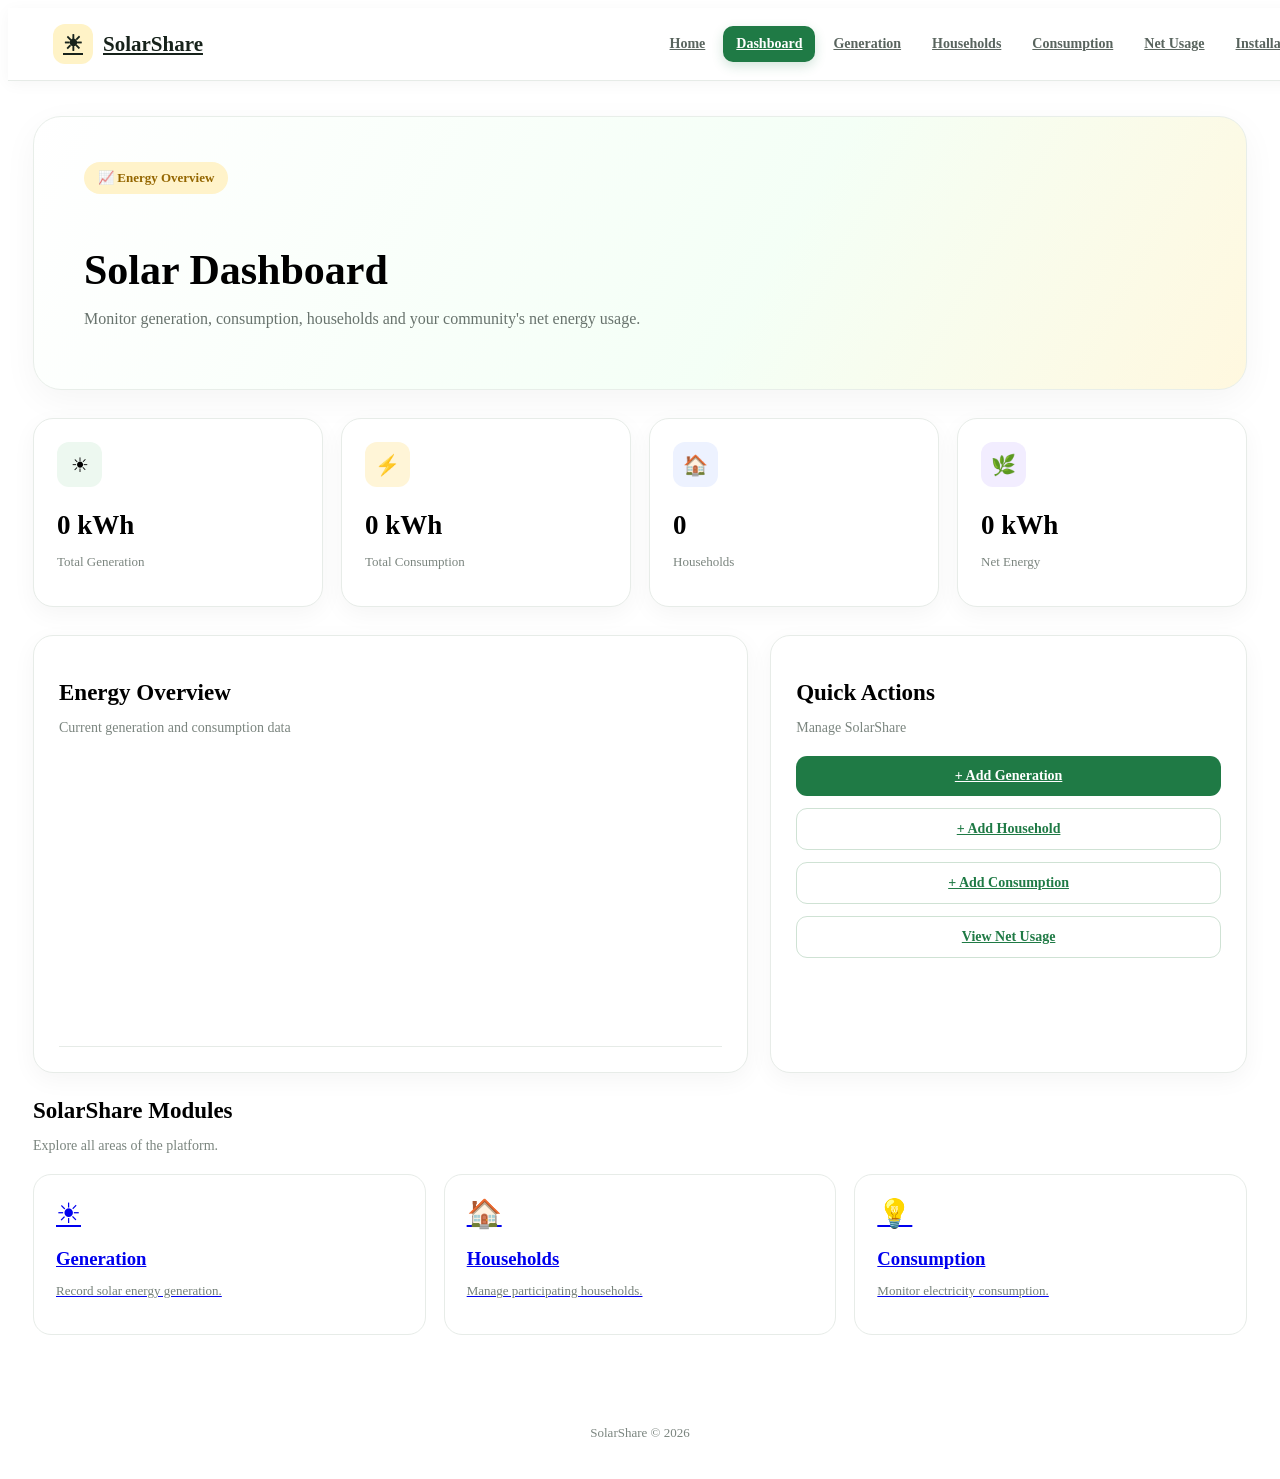
==== solarshare/src/main/resources/static/dashboard.html @ 3d90de75 "Add SolarShare frontend and updates" ====
<!DOCTYPE html><!DOCTYPE html>
<html lang="en">

<head>
    <meta charset="UTF-8">
    <meta name="viewport" content="width=device-width, initial-scale=1.0">

    <title>SolarShare | Dashboard</title>

    <link rel="stylesheet" href="style.css">
</head>

<body>

<nav class="navbar">

    <a href="index.html" class="logo">
        <span class="logo-icon">&#9728;</span>
        SolarShare
    </a>

    <div class="nav-links">
        <a href="index.html">Home</a>
        <a href="dashboard.html" class="active">Dashboard</a>
        <a href="generation.html">Generation</a>
        <a href="households.html">Households</a>
        <a href="consumption.html">Consumption</a>
        <a href="net-usage.html">Net Usage</a>
        <a href="installation.html">Installation</a>
    </div>

</nav>


<main class="container">

    <section class="page-hero">

        <div class="page-hero-content">

            <div class="badge">
                &#128200; Energy Overview
            </div>

            <h1>Solar Dashboard</h1>

            <p>
                Monitor generation, consumption, households
                and your community's net energy usage.
            </p>

        </div>

    </section>


    <section class="cards-4">

        <div class="stat-card">
            <div class="stat-icon">&#9728;</div>

            <h2 id="totalGeneration">0 kWh</h2>

            <p>Total Generation</p>
        </div>


        <div class="stat-card">
            <div class="stat-icon">&#9889;</div>

            <h2 id="totalConsumption">0 kWh</h2>

            <p>Total Consumption</p>
        </div>


        <div class="stat-card">
            <div class="stat-icon">&#127968;</div>

            <h2 id="totalHouseholds">0</h2>

            <p>Households</p>
        </div>


        <div class="stat-card">
            <div class="stat-icon">&#127807;</div>

            <h2 id="netEnergy">0 kWh</h2>

            <p>Net Energy</p>
        </div>

    </section>


    <section class="dashboard-grid">


        <div class="card">

            <div class="section-title">

                <h2>Energy Overview</h2>

                <p>Current generation and consumption data</p>

            </div>

            <div class="chart" id="dashboardChart"></div>

        </div>


        <div class="card">

            <div class="section-title">

                <h2>Quick Actions</h2>

                <p>Manage SolarShare</p>

            </div>

            <div style="display:grid;gap:12px;">

                <a href="generation.html"
                   class="btn btn-primary">
                    + Add Generation
                </a>

                <a href="households.html"
                   class="btn btn-secondary">
                    + Add Household
                </a>

                <a href="consumption.html"
                   class="btn btn-secondary">
                    + Add Consumption
                </a>

                <a href="net-usage.html"
                   class="btn btn-secondary">
                    View Net Usage
                </a>

            </div>

        </div>

    </section>


    <section>

        <div class="section-title">

            <h2>SolarShare Modules</h2>

            <p>Explore all areas of the platform.</p>

        </div>


        <div class="info-grid">

            <a href="generation.html" class="info-card">
                <div class="info-card-icon">&#9728;</div>
                <h3>Generation</h3>
                <p>Record solar energy generation.</p>
            </a>

            <a href="households.html" class="info-card">
                <div class="info-card-icon">&#127968;</div>
                <h3>Households</h3>
                <p>Manage participating households.</p>
            </a>

            <a href="consumption.html" class="info-card">
                <div class="info-card-icon">&#128161;</div>
                <h3>Consumption</h3>
                <p>Monitor electricity consumption.</p>
            </a>

        </div>

    </section>

</main>


<footer class="footer">
    SolarShare &copy; 2026
</footer>


<script>

    async function loadDashboard() {

        try {

            const [
                generationResponse,
                consumptionResponse,
                householdResponse
            ] = await Promise.all([
                fetch("api/generations"),
                fetch("api/consumptions"),
                fetch("api/households")
            ]);


            const generations =
                await generationResponse.json();

            const consumptions =
                await consumptionResponse.json();

            const households =
                await householdResponse.json();


            let generationTotal = 0;

            generations.forEach(item => {
                generationTotal +=
                    Number(item.unitsGenerated || 0);
            });


            let consumptionTotal = 0;

            consumptions.forEach(item => {
                consumptionTotal +=
                    Number(item.unitsConsumed || 0);
            });


            document.getElementById(
                "totalGeneration"
            ).textContent =
                generationTotal.toFixed(2) + " kWh";


            document.getElementById(
                "totalConsumption"
            ).textContent =
                consumptionTotal.toFixed(2) + " kWh";


            document.getElementById(
                "totalHouseholds"
            ).textContent =
                households.length;


            document.getElementById(
                "netEnergy"
            ).textContent =
                (generationTotal - consumptionTotal).toFixed(2)
                + " kWh";


            renderDashboardChart(
                generationTotal,
                consumptionTotal
            );

        } catch (error) {

            console.error(error);

        }

    }


    function renderDashboardChart(
        generation,
        consumption
    ) {

        const chart =
            document.getElementById("dashboardChart");

        const max =
            Math.max(generation, consumption, 1);


        const generationHeight =
            Math.max(
                generation / max * 80,
                8
            );


        const consumptionHeight =
            Math.max(
                consumption / max * 80,
                8
            );


        chart.innerHTML = `

        <div class="chart-column">

            <span class="chart-value">
                ${generation.toFixed(1)}
            </span>

            <div
                class="chart-bar"
                style="height:${generationHeight}%">
            </div>

            <span class="chart-label">
                Generation
            </span>

        </div>


        <div class="chart-column">

            <span class="chart-value">
                ${consumption.toFixed(1)}
            </span>

            <div
                class="chart-bar"
                style="height:${consumptionHeight}%">
            </div>

            <span class="chart-label">
                Consumption
            </span>

        </div>

    `;

    }


    loadDashboard();

</script>

</body>
</html>
---- solarshare/src/main/resources/static/style.css ----
/* ===* {
    margin: 0;
    padding: 0;
    box-sizing: border-box;
}

html {
    scroll-behavior: smooth;
}

body {
    font-family: Arial, Helvetica, sans-serif;
    background: #f5f8f5;
    color: #17221b;
    line-height: 1.6;
}

a {
    text-decoration: none;
    color: inherit;
}

button,
input,
select {
    font-family: inherit;
}

/* ================= NAVBAR ================= */

.navbar {
    width: 100%;
    min-height: 72px;
    background: #ffffff;
    border-bottom: 1px solid #e6ebe7;

    display: flex;
    align-items: center;
    justify-content: space-between;

    padding: 0 45px;

    position: sticky;
    top: 0;
    z-index: 1000;

    box-shadow: 0 3px 15px rgba(0, 0, 0, 0.04);
}

.logo {
    display: flex;
    align-items: center;
    gap: 10px;

    font-size: 21px;
    font-weight: 800;
    color: #17221b;

    white-space: nowrap;
}

.logo-icon {
    width: 40px;
    height: 40px;

    display: flex;
    align-items: center;
    justify-content: center;

    border-radius: 12px;
    background: #fff3c7;

    font-size: 22px;
}

.nav-links {
    display: flex;
    align-items: center;
    gap: 5px;
}

.nav-links a {
    padding: 10px 13px;

    border-radius: 10px;

    color: #59645e;

    font-size: 14px;
    font-weight: 600;

    transition: 0.2s;
}

.nav-links a:hover {
    background: #edf7f0;
    color: #19703e;
}

.nav-links a.active {
    background: #1f7a45;
    color: white;

    box-shadow: 0 4px 12px rgba(31, 122, 69, 0.2);
}

/* ================= COMMON ================= */

.container {
    max-width: 1250px;
    margin: auto;
    padding: 35px 25px 60px;
}

.page-hero {
    background:
            linear-gradient(
                    120deg,
                    #ffffff,
                    #f4fff6 60%,
                    #fff8df
            );

    border: 1px solid #e8eee9;

    border-radius: 28px;

    padding: 45px 50px;

    margin-bottom: 28px;

    box-shadow: 0 10px 35px rgba(0, 0, 0, 0.045);
}

.page-hero-content {
    max-width: 760px;
}

.badge {
    display: inline-flex;
    align-items: center;
    gap: 7px;

    padding: 8px 14px;

    background: #fff3ca;
    color: #946600;

    border-radius: 30px;

    font-size: 13px;
    font-weight: 700;

    margin-bottom: 17px;
}

.page-hero h1 {
    font-size: 42px;
    line-height: 1.15;

    margin-bottom: 14px;
}

.page-hero p {
    color: #68736d;

    font-size: 16px;

    max-width: 700px;
}

.section-title {
    margin-bottom: 20px;
}

.section-title h2 {
    font-size: 23px;
    margin-bottom: 5px;
}

.section-title p {
    color: #7b857f;
    font-size: 14px;
}

/* ================= BUTTONS ================= */

.btn {
    display: inline-flex;
    align-items: center;
    justify-content: center;

    border: none;

    border-radius: 11px;

    padding: 12px 18px;

    font-size: 14px;
    font-weight: 700;

    cursor: pointer;

    transition: 0.2s;
}

.btn-primary {
    background: #1f7a45;
    color: white;
}

.btn-primary:hover {
    background: #176438;
    transform: translateY(-1px);
}

.btn-secondary {
    background: #ffffff;
    color: #1f7a45;

    border: 1px solid #cfe2d4;
}

.btn-secondary:hover {
    background: #edf7f0;
}

.btn-danger {
    background: #fff0f0;
    color: #c0392b;
}

.btn-danger:hover {
    background: #ffe0e0;
}

/* ================= CARDS ================= */

.card {
    background: #ffffff;

    border: 1px solid #e7ece8;

    border-radius: 20px;

    padding: 25px;

    box-shadow: 0 7px 25px rgba(0, 0, 0, 0.045);
}

.cards-4 {
    display: grid;
    grid-template-columns: repeat(4, 1fr);
    gap: 18px;

    margin-bottom: 28px;
}

.cards-3 {
    display: grid;
    grid-template-columns: repeat(3, 1fr);
    gap: 18px;

    margin-bottom: 28px;
}

.stat-card {
    background: #ffffff;

    border: 1px solid #e7ece8;

    border-radius: 20px;

    padding: 23px;

    box-shadow: 0 7px 25px rgba(0, 0, 0, 0.045);
}

.stat-icon {
    width: 45px;
    height: 45px;

    display: flex;
    align-items: center;
    justify-content: center;

    background: #edf8f0;

    border-radius: 12px;

    font-size: 20px;

    margin-bottom: 15px;
}

.stat-card:nth-child(2) .stat-icon {
    background: #fff5d7;
}

.stat-card:nth-child(3) .stat-icon {
    background: #edf2ff;
}

.stat-card:nth-child(4) .stat-icon {
    background: #f2edff;
}

.stat-card h2 {
    font-size: 27px;
    margin-bottom: 4px;
}

.stat-card p {
    color: #7b857f;
    font-size: 13px;
}

/* ================= DASHBOARD ================= */

.dashboard-grid {
    display: grid;
    grid-template-columns: 1.5fr 1fr;
    gap: 22px;
    margin-bottom: 25px;
}

.chart {
    height: 270px;

    display: flex;
    align-items: flex-end;

    gap: 14px;

    padding: 20px 5px 0;

    border-bottom: 1px solid #e6ebe7;
}

.chart-column {
    flex: 1;

    height: 100%;

    display: flex;
    flex-direction: column;

    align-items: center;
    justify-content: flex-end;

    gap: 8px;
}

.chart-value {
    font-size: 11px;
    color: #6f7973;
}

.chart-bar {
    width: 48%;

    min-height: 7px;

    background: linear-gradient(
            to top,
            #1f7a45,
            #60bd80
    );

    border-radius: 8px 8px 3px 3px;
}

.chart-label {
    font-size: 11px;
    color: #89918c;
}

/* ================= TABLE ================= */

.table-wrapper {
    width: 100%;
    overflow-x: auto;
}

.data-table {
    width: 100%;
    border-collapse: collapse;
}

.data-table th {
    text-align: left;

    padding: 14px;

    background: #f6f8f6;

    color: #69736d;

    font-size: 12px;
}

.data-table td {
    padding: 15px 14px;

    border-bottom: 1px solid #edf0ed;

    font-size: 13px;

    color: #3f4943;
}

.badge-green {
    display: inline-block;

    padding: 6px 10px;

    border-radius: 20px;

    background: #eaf7ee;

    color: #217542;

    font-size: 12px;

    font-weight: 700;
}

/* ================= FORM ================= */

.form-grid {
    display: grid;

    grid-template-columns: repeat(2, 1fr);

    gap: 18px;
}

.form-group {
    margin-bottom: 17px;
}

.form-group.full {
    grid-column: 1 / -1;
}

.form-group label {
    display: block;

    margin-bottom: 7px;

    color: #37423b;

    font-size: 13px;

    font-weight: 700;
}

.form-group input,
.form-group select {
    width: 100%;

    padding: 13px 14px;

    border: 1px solid #dce4de;

    border-radius: 10px;

    background: #fbfcfb;

    outline: none;

    font-size: 14px;
}

.form-group input:focus,
.form-group select:focus {
    border-color: #1f7a45;

    background: white;

    box-shadow: 0 0 0 3px rgba(31, 122, 69, 0.08);
}

/* ================= TWO COLUMN ================= */

.two-column {
    display: grid;

    grid-template-columns: 1fr 1.5fr;

    gap: 22px;

    margin-bottom: 25px;
}

/* ================= EMPTY ================= */

.empty {
    text-align: center;

    padding: 40px 20px;

    color: #7d8781;
}

.empty-icon {
    font-size: 42px;

    margin-bottom: 10px;
}

/* ================= MODAL ================= */

.modal {
    position: fixed;

    inset: 0;

    background: rgba(20, 30, 24, 0.55);

    display: none;

    align-items: center;
    justify-content: center;

    padding: 20px;

    z-index: 2000;
}

.modal.show {
    display: flex;
}

.modal-content {
    width: 100%;
    max-width: 500px;

    background: white;

    border-radius: 22px;

    padding: 28px;

    box-shadow: 0 25px 70px rgba(0, 0, 0, 0.2);
}

.modal-header {
    display: flex;

    align-items: center;
    justify-content: space-between;

    margin-bottom: 23px;
}

.modal-header h2 {
    font-size: 21px;
}

.close {
    width: 35px;
    height: 35px;

    border: none;

    border-radius: 50%;

    background: #f0f3f0;

    font-size: 20px;

    cursor: pointer;
}

.message {
    display: none;

    padding: 11px;

    margin-top: 14px;

    border-radius: 9px;

    font-size: 13px;
}

.message.success {
    display: block;

    color: #217542;
    background: #eaf7ee;
}

.message.error {
    display: block;

    color: #c0392b;
    background: #fff0f0;
}

/* ================= INFO ================= */

.info-grid {
    display: grid;

    grid-template-columns: repeat(3, 1fr);

    gap: 18px;
}

.info-card {
    padding: 22px;

    background: #ffffff;

    border: 1px solid #e7ece8;

    border-radius: 18px;
}

.info-card-icon {
    font-size: 28px;

    margin-bottom: 12px;
}

.info-card h3 {
    margin-bottom: 7px;
}

.info-card p {
    color: #758079;

    font-size: 13px;
}

/* ================= FOOTER ================= */

.footer {
    text-align: center;

    padding: 30px 20px;

    color: #7b857f;

    font-size: 13px;
}

/* ================= RESPONSIVE ================= */

@media (max-width: 1050px) {

    .navbar {
        padding: 15px 20px;

        flex-direction: column;

        gap: 12px;
    }

    .nav-links {
        flex-wrap: wrap;

        justify-content: center;
    }

    .cards-4 {
        grid-template-columns: repeat(2, 1fr);
    }

    .dashboard-grid,
    .two-column {
        grid-template-columns: 1fr;
    }
}

@media (max-width: 700px) {

    .container {
        padding: 20px 14px 40px;
    }

    .page-hero {
        padding: 32px 25px;
    }

    .page-hero h1 {
        font-size: 32px;
    }

    .cards-4,
    .cards-3,
    .info-grid {
        grid-template-columns: 1fr;
    }

    .form-grid {
        grid-template-columns: 1fr;
    }

    .form-group.full {
        grid-column: auto;
    }

    .nav-links a {
        font-size: 12px;

        padding: 8px 9px;
    }
}


/* =========================================================
   RESPONSIVE - MOBILE
   ========================================================= */

@media (max-width: 600px) {

    .navbar {
        align-items: flex-start;
    }

    .nav-links {
        width: 100%;

        justify-content: flex-start;
    }

    .nav-links a {
        font-size: 13px;

        padding: 7px 8px;
    }

    .page-hero {
        padding: 55px 5%;
    }

    .page-hero h1 {
        font-size: 36px;
    }

    .hero {
        padding: 55px 5%;
    }

    .hero h1 {
        font-size: 42px;
    }

    .hero-visual {
        min-height: 320px;
    }

    .stats {
        grid-template-columns: 1fr;

        padding-left: 5%;
        padding-right: 5%;
    }

    .dashboard {
        grid-template-columns: 1fr;

        padding-left: 5%;
        padding-right: 5%;
    }

    .dashboard-content {
        padding-left: 5%;
        padding-right: 5%;
    }

    .features {
        padding-left: 5%;
        padding-right: 5%;
    }

    .section-title h2 {
        font-size: 32px;
    }

    .footer {
        flex-direction: column;

        padding-left: 5%;
        padding-right: 5%;
    }

    .bar-row {
        grid-template-columns: 1fr;
    }
}
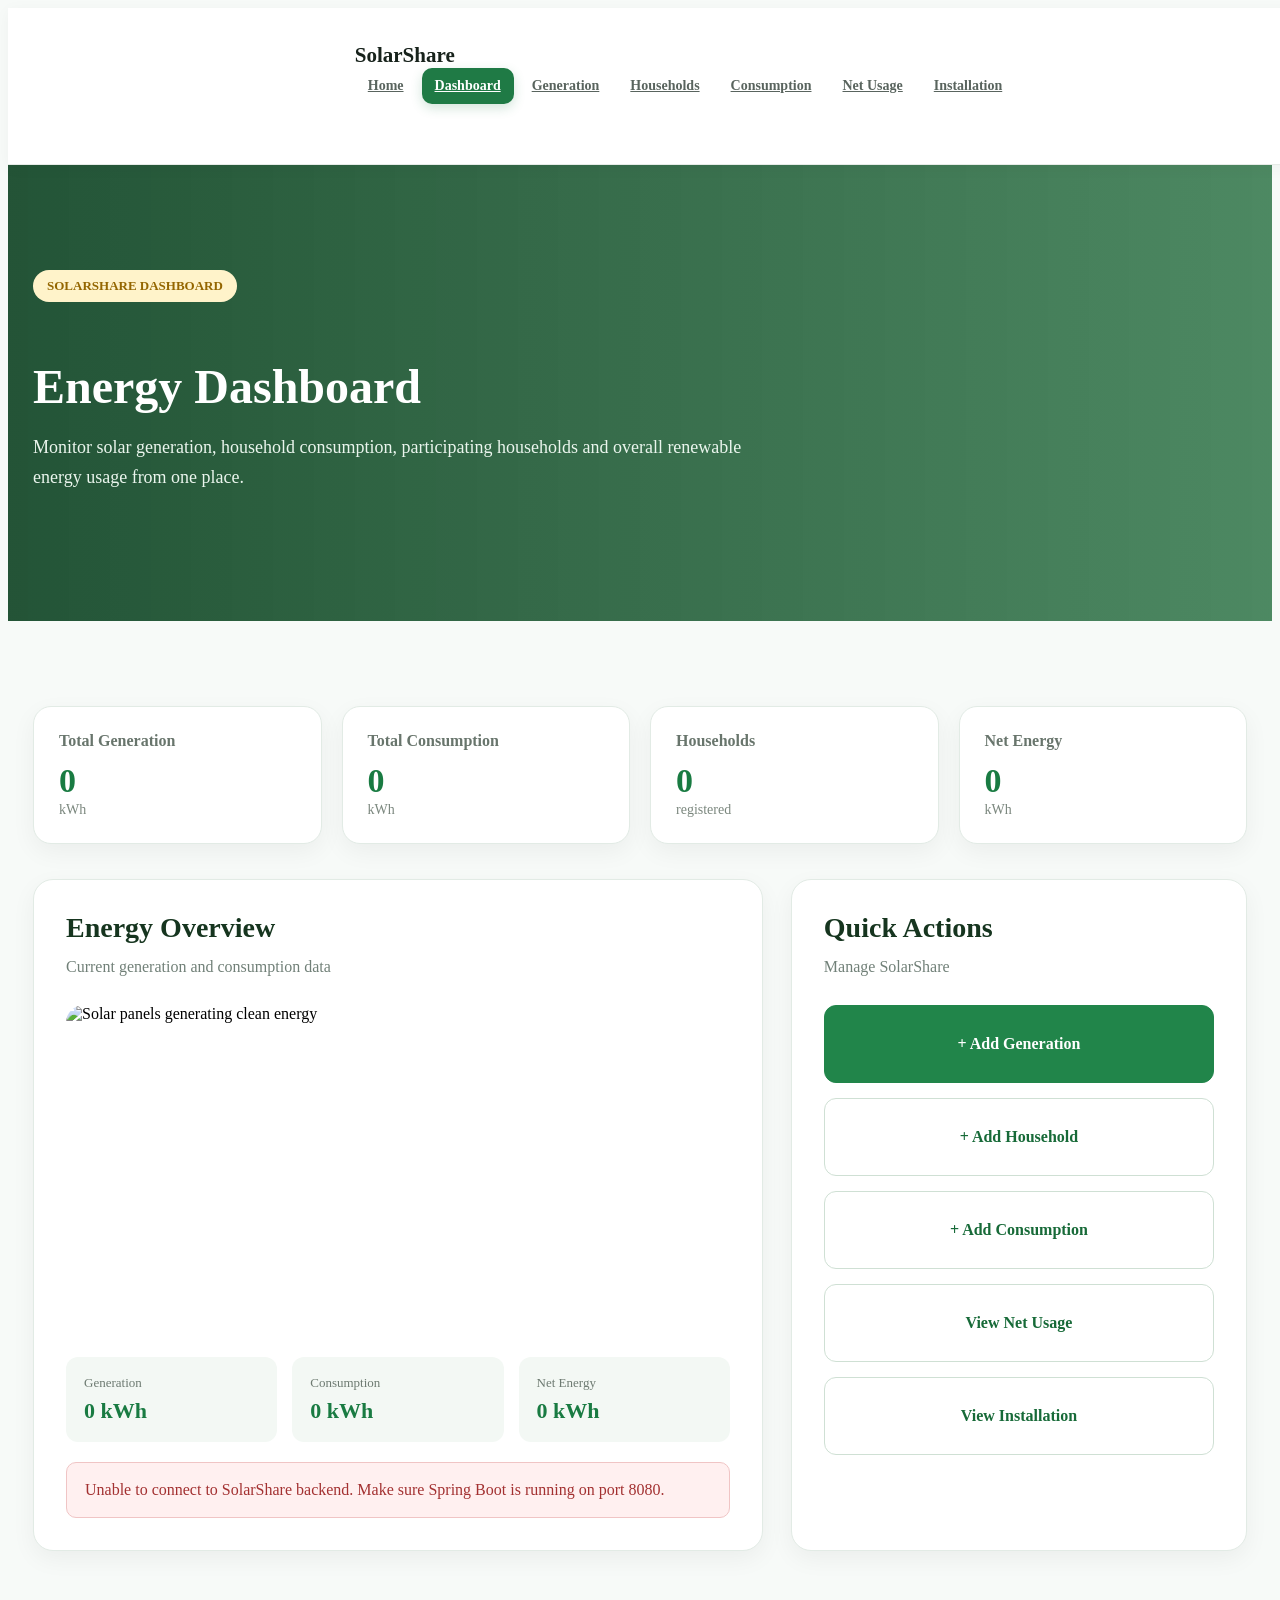
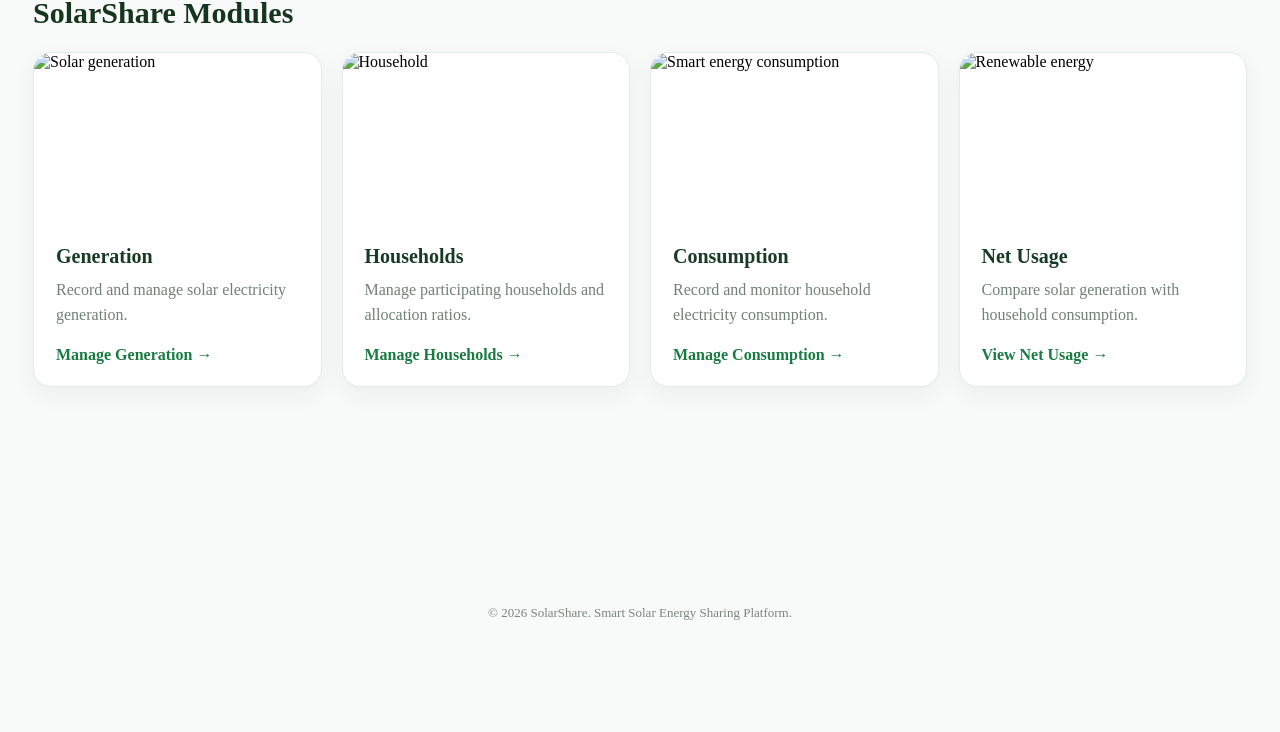
==== commit ac614463: "Update SolarShare frontend pages" ====
--- a/solarshare/src/main/resources/static/dashboard.html
+++ b/solarshare/src/main/resources/static/dashboard.html
@@ -1,352 +1,1333 @@
-<!DOCTYPE html><!DOCTYPE html>
+<!DOCTYPE html>
 <html lang="en">
 
 <head>
+
     <meta charset="UTF-8">
-    <meta name="viewport" content="width=device-width, initial-scale=1.0">
+
+    <meta name="viewport"
+          content="width=device-width, initial-scale=1.0">
 
     <title>SolarShare | Dashboard</title>
 
-    <link rel="stylesheet" href="style.css">
+    <link rel="stylesheet"
+          href="style.css">
+
+
+    <style>
+
+        /* =====================================================
+           DASHBOARD
+        ===================================================== */
+
+        .dashboard-page {
+            background: #f7faf8;
+            min-height: 100vh;
+        }
+
+
+        .dashboard-hero {
+            padding: 70px 0 50px;
+            background:
+                    linear-gradient(
+                            90deg,
+                            rgba(22, 73, 42, 0.94),
+                            rgba(39, 112, 65, 0.82)
+                    ),
+                    url("https://images.unsplash.com/photo-1509391366360-2e959784a276?auto=format&fit=crop&w=1800&q=85")
+                    center / cover no-repeat;
+
+            color: white;
+        }
+
+
+        .dashboard-hero h1 {
+            font-size: 48px;
+            margin-bottom: 15px;
+        }
+
+
+        .dashboard-hero p {
+            font-size: 18px;
+            line-height: 1.7;
+            max-width: 750px;
+            color: #eaf5ed;
+        }
+
+
+        .dashboard-container {
+            padding: 50px 0 80px;
+        }
+
+
+        /* =====================================================
+           SUMMARY CARDS
+        ===================================================== */
+
+        .dashboard-stats {
+            display: grid;
+
+            grid-template-columns:
+                    repeat(4, 1fr);
+
+            gap: 20px;
+
+            margin-bottom: 35px;
+        }
+
+
+        .dashboard-stat {
+            background: white;
+
+            border: 1px solid #e2ebe5;
+
+            border-radius: 18px;
+
+            padding: 25px;
+
+            box-shadow:
+                    0 8px 25px rgba(0, 0, 0, 0.05);
+        }
+
+
+        .dashboard-stat h3 {
+            margin: 0 0 12px;
+
+            font-size: 16px;
+
+            color: #68756c;
+        }
+
+
+        .dashboard-stat .value {
+            font-size: 34px;
+
+            font-weight: 700;
+
+            color: #197b42;
+        }
+
+
+        .dashboard-stat .unit {
+            font-size: 14px;
+
+            color: #7b877e;
+        }
+
+
+        /* =====================================================
+           MAIN DASHBOARD GRID
+        ===================================================== */
+
+        .dashboard-main-grid {
+            display: grid;
+
+            grid-template-columns:
+                    1.6fr 1fr;
+
+            gap: 28px;
+
+            margin-bottom: 45px;
+        }
+
+
+        .dashboard-card {
+            background: white;
+
+            border: 1px solid #e2ebe5;
+
+            border-radius: 20px;
+
+            padding: 32px;
+
+            box-shadow:
+                    0 8px 25px rgba(0, 0, 0, 0.05);
+        }
+
+
+        .dashboard-card h2 {
+            margin: 0 0 10px;
+
+            color: #16351f;
+
+            font-size: 28px;
+        }
+
+
+        .dashboard-card > p {
+            margin-top: 0;
+
+            color: #718078;
+
+            line-height: 1.6;
+        }
+
+
+        /* =====================================================
+           ENERGY IMAGE
+        ===================================================== */
+
+        .dashboard-energy-image {
+            width: 100%;
+
+            height: 330px;
+
+            margin-top: 25px;
+
+            overflow: hidden;
+
+            border-radius: 18px;
+        }
+
+
+        .dashboard-energy-image img {
+            width: 100%;
+
+            height: 100%;
+
+            object-fit: cover;
+
+            display: block;
+
+            transition:
+                    transform 0.5s ease;
+        }
+
+
+        .dashboard-energy-image:hover img {
+            transform: scale(1.04);
+        }
+
+
+        /* =====================================================
+           ENERGY DATA
+        ===================================================== */
+
+        .energy-data {
+            display: grid;
+
+            grid-template-columns:
+                    repeat(3, 1fr);
+
+            gap: 15px;
+
+            margin-top: 22px;
+        }
+
+
+        .energy-data-box {
+            padding: 18px;
+
+            border-radius: 12px;
+
+            background: #f3f8f4;
+        }
+
+
+        .energy-data-box span {
+            display: block;
+
+            font-size: 13px;
+
+            color: #6d7a71;
+
+            margin-bottom: 7px;
+        }
+
+
+        .energy-data-box strong {
+            font-size: 22px;
+
+            color: #197b42;
+        }
+
+
+        /* =====================================================
+           QUICK ACTIONS
+        ===================================================== */
+
+        .quick-actions {
+            display: flex;
+
+            flex-direction: column;
+
+            gap: 15px;
+
+            margin-top: 25px;
+        }
+
+
+        .quick-action {
+            display: flex;
+
+            align-items: center;
+
+            justify-content: center;
+
+            min-height: 52px;
+
+            padding: 12px 20px;
+
+            border-radius: 12px;
+
+            border: 1px solid #cfe0d4;
+
+            text-decoration: none;
+
+            color: #176a38;
+
+            font-weight: 600;
+
+            background: white;
+
+            transition:
+                    all 0.25s ease;
+        }
+
+
+        .quick-action:hover {
+            background: #edf8f0;
+
+            transform: translateY(-2px);
+        }
+
+
+        .quick-action.primary {
+            background: #21854a;
+
+            color: white;
+
+            border-color: #21854a;
+        }
+
+
+        .quick-action.primary:hover {
+            background: #176c3a;
+        }
+
+
+        /* =====================================================
+           MODULES
+        ===================================================== */
+
+        .modules-title {
+            margin-bottom: 22px;
+
+            color: #16351f;
+
+            font-size: 30px;
+        }
+
+
+        .modules-grid {
+            display: grid;
+
+            grid-template-columns:
+                    repeat(4, 1fr);
+
+            gap: 20px;
+        }
+
+
+        .module-card {
+            background: white;
+
+            border: 1px solid #e2ebe5;
+
+            border-radius: 18px;
+
+            overflow: hidden;
+
+            box-shadow:
+                    0 8px 25px rgba(0, 0, 0, 0.05);
+
+            transition:
+                    transform 0.25s ease,
+                    box-shadow 0.25s ease;
+        }
+
+
+        .module-card:hover {
+            transform: translateY(-5px);
+
+            box-shadow:
+                    0 14px 30px rgba(0, 0, 0, 0.09);
+        }
+
+
+        .module-card-image {
+            height: 170px;
+
+            overflow: hidden;
+        }
+
+
+        .module-card-image img {
+            width: 100%;
+
+            height: 100%;
+
+            object-fit: cover;
+
+            display: block;
+        }
+
+
+        .module-card-content {
+            padding: 22px;
+        }
+
+
+        .module-card-content h3 {
+            margin: 0 0 9px;
+
+            color: #173b23;
+
+            font-size: 20px;
+        }
+
+
+        .module-card-content p {
+            margin: 0 0 18px;
+
+            color: #718078;
+
+            line-height: 1.6;
+        }
+
+
+        .module-link {
+            color: #197b42;
+
+            font-weight: 600;
+
+            text-decoration: none;
+        }
+
+
+        .module-link:hover {
+            text-decoration: underline;
+        }
+
+
+        /* =====================================================
+           STATUS MESSAGE
+        ===================================================== */
+
+        .dashboard-message {
+            padding: 15px 18px;
+
+            border-radius: 10px;
+
+            margin-top: 20px;
+
+            display: none;
+
+            line-height: 1.5;
+        }
+
+
+        .dashboard-message.error {
+            display: block;
+
+            background: #fff0f0;
+
+            color: #a33131;
+
+            border: 1px solid #f0c5c5;
+        }
+
+
+        /* =====================================================
+           RESPONSIVE
+        ===================================================== */
+
+        @media (max-width: 1000px) {
+
+            .dashboard-stats {
+                grid-template-columns:
+                        repeat(2, 1fr);
+            }
+
+
+            .dashboard-main-grid {
+                grid-template-columns:
+                        1fr;
+            }
+
+
+            .modules-grid {
+                grid-template-columns:
+                        repeat(2, 1fr);
+            }
+
+        }
+
+
+        @media (max-width: 650px) {
+
+            .dashboard-hero {
+                padding: 50px 0;
+            }
+
+
+            .dashboard-hero h1 {
+                font-size: 36px;
+            }
+
+
+            .dashboard-stats {
+                grid-template-columns:
+                        1fr;
+            }
+
+
+            .dashboard-card {
+                padding: 22px;
+            }
+
+
+            .dashboard-energy-image {
+                height: 250px;
+            }
+
+
+            .energy-data {
+                grid-template-columns:
+                        1fr;
+            }
+
+
+            .modules-grid {
+                grid-template-columns:
+                        1fr;
+            }
+
+        }
+
+    </style>
+
 </head>
 
-<body>
+
+<body class="dashboard-page">
+
+
+<!-- =====================================================
+     NAVIGATION
+===================================================== -->
 
 <nav class="navbar">
 
-    <a href="index.html" class="logo">
-        <span class="logo-icon">&#9728;</span>
-        SolarShare
-    </a>
-
-    <div class="nav-links">
-        <a href="index.html">Home</a>
-        <a href="dashboard.html" class="active">Dashboard</a>
-        <a href="generation.html">Generation</a>
-        <a href="households.html">Households</a>
-        <a href="consumption.html">Consumption</a>
-        <a href="net-usage.html">Net Usage</a>
-        <a href="installation.html">Installation</a>
+    <div class="container">
+
+        <div class="logo">
+            SolarShare
+        </div>
+
+
+        <div class="nav-links">
+
+            <a href="index.html">
+                Home
+            </a>
+
+            <a href="dashboard.html"
+               class="active">
+                Dashboard
+            </a>
+
+            <a href="generation.html">
+                Generation
+            </a>
+
+            <a href="households.html">
+                Households
+            </a>
+
+            <a href="consumption.html">
+                Consumption
+            </a>
+
+            <a href="net-usage.html">
+                Net Usage
+            </a>
+
+            <a href="installation.html">
+                Installation
+            </a>
+
+        </div>
+
     </div>
 
 </nav>
 
 
-<main class="container">
-
-    <section class="page-hero">
-
-        <div class="page-hero-content">
-
-            <div class="badge">
-                &#128200; Energy Overview
+
+<!-- =====================================================
+     DASHBOARD HERO
+===================================================== -->
+
+<section class="dashboard-hero">
+
+    <div class="container">
+
+        <span class="badge">
+            SOLARSHARE DASHBOARD
+        </span>
+
+
+        <h1>
+            Energy Dashboard
+        </h1>
+
+
+        <p>
+
+            Monitor solar generation, household
+            consumption, participating households
+            and overall renewable energy usage
+            from one place.
+
+        </p>
+
+    </div>
+
+</section>
+
+
+
+<!-- =====================================================
+     DASHBOARD CONTENT
+===================================================== -->
+
+<main class="dashboard-container">
+
+    <div class="container">
+
+
+        <!-- =================================================
+             SUMMARY CARDS
+        ================================================== -->
+
+        <div class="dashboard-stats">
+
+
+            <div class="dashboard-stat">
+
+                <h3>
+                    Total Generation
+                </h3>
+
+                <div class="value"
+                     id="totalGeneration">
+                    0
+                </div>
+
+                <span class="unit">
+                    kWh
+                </span>
+
             </div>
 
-            <h1>Solar Dashboard</h1>
-
-            <p>
-                Monitor generation, consumption, households
-                and your community's net energy usage.
-            </p>
+
+
+            <div class="dashboard-stat">
+
+                <h3>
+                    Total Consumption
+                </h3>
+
+                <div class="value"
+                     id="totalConsumption">
+                    0
+                </div>
+
+                <span class="unit">
+                    kWh
+                </span>
+
+            </div>
+
+
+
+            <div class="dashboard-stat">
+
+                <h3>
+                    Households
+                </h3>
+
+                <div class="value"
+                     id="totalHouseholds">
+                    0
+                </div>
+
+                <span class="unit">
+                    registered
+                </span>
+
+            </div>
+
+
+
+            <div class="dashboard-stat">
+
+                <h3>
+                    Net Energy
+                </h3>
+
+                <div class="value"
+                     id="netEnergy">
+                    0
+                </div>
+
+                <span class="unit">
+                    kWh
+                </span>
+
+            </div>
+
 
         </div>
 
-    </section>
-
-
-    <section class="cards-4">
-
-        <div class="stat-card">
-            <div class="stat-icon">&#9728;</div>
-
-            <h2 id="totalGeneration">0 kWh</h2>
-
-            <p>Total Generation</p>
+
+
+        <!-- =================================================
+             ENERGY OVERVIEW + QUICK ACTIONS
+        ================================================== -->
+
+        <div class="dashboard-main-grid">
+
+
+            <!-- ENERGY OVERVIEW -->
+
+            <div class="dashboard-card">
+
+                <h2>
+                    Energy Overview
+                </h2>
+
+
+                <p>
+                    Current generation and consumption data
+                </p>
+
+
+                <!-- SOLAR IMAGE -->
+
+                <div class="dashboard-energy-image">
+
+                    <img
+                            src="https://images.unsplash.com/photo-1509391366360-2e959784a276?auto=format&fit=crop&w=1200&q=85"
+                            alt="Solar panels generating clean energy">
+
+                </div>
+
+
+                <!-- DATA -->
+
+                <div class="energy-data">
+
+
+                    <div class="energy-data-box">
+
+                        <span>
+                            Generation
+                        </span>
+
+                        <strong id="overviewGeneration">
+                            0 kWh
+                        </strong>
+
+                    </div>
+
+
+
+                    <div class="energy-data-box">
+
+                        <span>
+                            Consumption
+                        </span>
+
+                        <strong id="overviewConsumption">
+                            0 kWh
+                        </strong>
+
+                    </div>
+
+
+
+                    <div class="energy-data-box">
+
+                        <span>
+                            Net Energy
+                        </span>
+
+                        <strong id="overviewNet">
+                            0 kWh
+                        </strong>
+
+                    </div>
+
+
+                </div>
+
+
+                <div id="dashboardMessage"
+                     class="dashboard-message">
+                </div>
+
+            </div>
+
+
+
+            <!-- QUICK ACTIONS -->
+
+            <div class="dashboard-card">
+
+                <h2>
+                    Quick Actions
+                </h2>
+
+
+                <p>
+                    Manage SolarShare
+                </p>
+
+
+                <div class="quick-actions">
+
+
+                    <a href="generation.html"
+                       class="quick-action primary">
+
+                        + Add Generation
+
+                    </a>
+
+
+                    <a href="households.html"
+                       class="quick-action">
+
+                        + Add Household
+
+                    </a>
+
+
+                    <a href="consumption.html"
+                       class="quick-action">
+
+                        + Add Consumption
+
+                    </a>
+
+
+                    <a href="net-usage.html"
+                       class="quick-action">
+
+                        View Net Usage
+
+                    </a>
+
+
+                    <a href="installation.html"
+                       class="quick-action">
+
+                        View Installation
+
+                    </a>
+
+
+                </div>
+
+            </div>
+
+
         </div>
 
 
-        <div class="stat-card">
-            <div class="stat-icon">&#9889;</div>
-
-            <h2 id="totalConsumption">0 kWh</h2>
-
-            <p>Total Consumption</p>
+
+        <!-- =================================================
+             MODULES
+        ================================================== -->
+
+        <h2 class="modules-title">
+            SolarShare Modules
+        </h2>
+
+
+        <div class="modules-grid">
+
+
+            <!-- GENERATION -->
+
+            <div class="module-card">
+
+                <div class="module-card-image">
+
+                    <img
+                            src="https://images.unsplash.com/photo-1509391366360-2e959784a276?auto=format&fit=crop&w=900&q=80"
+                            alt="Solar generation">
+
+                </div>
+
+
+                <div class="module-card-content">
+
+                    <h3>
+                        Generation
+                    </h3>
+
+
+                    <p>
+
+                        Record and manage solar
+                        electricity generation.
+
+                    </p>
+
+
+                    <a href="generation.html"
+                       class="module-link">
+
+                        Manage Generation →
+
+                    </a>
+
+                </div>
+
+            </div>
+
+
+
+            <!-- HOUSEHOLDS -->
+
+            <div class="module-card">
+
+                <div class="module-card-image">
+
+                    <img
+                            src="https://images.unsplash.com/photo-1600585154340-be6161a56a0c?auto=format&fit=crop&w=900&q=80"
+                            alt="Household">
+
+                </div>
+
+
+                <div class="module-card-content">
+
+                    <h3>
+                        Households
+                    </h3>
+
+
+                    <p>
+
+                        Manage participating households
+                        and allocation ratios.
+
+                    </p>
+
+
+                    <a href="households.html"
+                       class="module-link">
+
+                        Manage Households →
+
+                    </a>
+
+                </div>
+
+            </div>
+
+
+
+            <!-- CONSUMPTION -->
+
+            <div class="module-card">
+
+                <div class="module-card-image">
+
+                    <img
+                            src="https://images.unsplash.com/photo-1558008258-3256797b43f3?auto=format&fit=crop&w=900&q=80"
+                            alt="Smart energy consumption">
+
+                </div>
+
+
+                <div class="module-card-content">
+
+                    <h3>
+                        Consumption
+                    </h3>
+
+
+                    <p>
+
+                        Record and monitor household
+                        electricity consumption.
+
+                    </p>
+
+
+                    <a href="consumption.html"
+                       class="module-link">
+
+                        Manage Consumption →
+
+                    </a>
+
+                </div>
+
+            </div>
+
+
+
+            <!-- NET USAGE -->
+
+            <div class="module-card">
+
+                <div class="module-card-image">
+
+                    <img
+                            src="https://images.unsplash.com/photo-1473341304170-971dccb5ac1e?auto=format&fit=crop&w=900&q=80"
+                            alt="Renewable energy">
+
+                </div>
+
+
+                <div class="module-card-content">
+
+                    <h3>
+                        Net Usage
+                    </h3>
+
+
+                    <p>
+
+                        Compare solar generation
+                        with household consumption.
+
+                    </p>
+
+
+                    <a href="net-usage.html"
+                       class="module-link">
+
+                        View Net Usage →
+
+                    </a>
+
+                </div>
+
+            </div>
+
+
         </div>
 
 
-        <div class="stat-card">
-            <div class="stat-icon">&#127968;</div>
-
-            <h2 id="totalHouseholds">0</h2>
-
-            <p>Households</p>
-        </div>
-
-
-        <div class="stat-card">
-            <div class="stat-icon">&#127807;</div>
-
-            <h2 id="netEnergy">0 kWh</h2>
-
-            <p>Net Energy</p>
-        </div>
-
-    </section>
-
-
-    <section class="dashboard-grid">
-
-
-        <div class="card">
-
-            <div class="section-title">
-
-                <h2>Energy Overview</h2>
-
-                <p>Current generation and consumption data</p>
-
-            </div>
-
-            <div class="chart" id="dashboardChart"></div>
-
-        </div>
-
-
-        <div class="card">
-
-            <div class="section-title">
-
-                <h2>Quick Actions</h2>
-
-                <p>Manage SolarShare</p>
-
-            </div>
-
-            <div style="display:grid;gap:12px;">
-
-                <a href="generation.html"
-                   class="btn btn-primary">
-                    + Add Generation
-                </a>
-
-                <a href="households.html"
-                   class="btn btn-secondary">
-                    + Add Household
-                </a>
-
-                <a href="consumption.html"
-                   class="btn btn-secondary">
-                    + Add Consumption
-                </a>
-
-                <a href="net-usage.html"
-                   class="btn btn-secondary">
-                    View Net Usage
-                </a>
-
-            </div>
-
-        </div>
-
-    </section>
-
-
-    <section>
-
-        <div class="section-title">
-
-            <h2>SolarShare Modules</h2>
-
-            <p>Explore all areas of the platform.</p>
-
-        </div>
-
-
-        <div class="info-grid">
-
-            <a href="generation.html" class="info-card">
-                <div class="info-card-icon">&#9728;</div>
-                <h3>Generation</h3>
-                <p>Record solar energy generation.</p>
-            </a>
-
-            <a href="households.html" class="info-card">
-                <div class="info-card-icon">&#127968;</div>
-                <h3>Households</h3>
-                <p>Manage participating households.</p>
-            </a>
-
-            <a href="consumption.html" class="info-card">
-                <div class="info-card-icon">&#128161;</div>
-                <h3>Consumption</h3>
-                <p>Monitor electricity consumption.</p>
-            </a>
-
-        </div>
-
-    </section>
+    </div>
 
 </main>
 
 
+
+<!-- =====================================================
+     FOOTER
+===================================================== -->
+
 <footer class="footer">
-    SolarShare &copy; 2026
+
+    <div class="container">
+
+        <p>
+
+            © 2026 SolarShare.
+            Smart Solar Energy Sharing Platform.
+
+        </p>
+
+    </div>
+
 </footer>
 
 
+
+<!-- =====================================================
+     JAVASCRIPT
+===================================================== -->
+
 <script>
 
+    /*
+     * =====================================================
+     * SOLARSHARE DASHBOARD DATA
+     * =====================================================
+     *
+     * Data flow:
+     *
+     * Dashboard
+     *     ↓
+     * GET /api/generations
+     *     ↓
+     * GenerationController
+     *     ↓
+     * GenerationService
+     *     ↓
+     * GenerationRepository
+     *     ↓
+     * MySQL
+     *
+     * The same process happens for:
+     *
+     * /api/consumptions
+     * /api/households
+     *
+     * =====================================================
+     */
+
+
     async function loadDashboard() {
 
+        const message =
+            document.getElementById(
+                "dashboardMessage"
+            );
+
+
         try {
 
-            const [
-                generationResponse,
-                consumptionResponse,
-                householdResponse
-            ] = await Promise.all([
-                fetch("api/generations"),
-                fetch("api/consumptions"),
-                fetch("api/households")
-            ]);
+            /*
+             * Get generation records
+             */
+
+            const generationResponse =
+                await fetch("api/generations");
+
+
+            if (!generationResponse.ok) {
+
+                throw new Error(
+                    "Unable to load generation data"
+                );
+
+            }
 
 
             const generations =
                 await generationResponse.json();
 
+
+
+            /*
+             * Get consumption records
+             */
+
+            const consumptionResponse =
+                await fetch("api/consumptions");
+
+
+            if (!consumptionResponse.ok) {
+
+                throw new Error(
+                    "Unable to load consumption data"
+                );
+
+            }
+
+
             const consumptions =
                 await consumptionResponse.json();
 
+
+
+            /*
+             * Get households
+             */
+
+            const householdResponse =
+                await fetch("api/households");
+
+
+            if (!householdResponse.ok) {
+
+                throw new Error(
+                    "Unable to load household data"
+                );
+
+            }
+
+
             const households =
                 await householdResponse.json();
 
 
-            let generationTotal = 0;
-
-            generations.forEach(item => {
-                generationTotal +=
-                    Number(item.unitsGenerated || 0);
-            });
-
-
-            let consumptionTotal = 0;
-
-            consumptions.forEach(item => {
-                consumptionTotal +=
-                    Number(item.unitsConsumed || 0);
-            });
-
+
+            /*
+             * Calculate total generation
+             */
+
+            let totalGeneration = 0;
+
+
+            generations.forEach(
+                function (generation) {
+
+                    const units =
+                        Number(
+                            generation.unitsGenerated
+                        ) || 0;
+
+
+                    totalGeneration += units;
+
+                }
+            );
+
+
+
+            /*
+             * Calculate total consumption
+             */
+
+            let totalConsumption = 0;
+
+
+            consumptions.forEach(
+                function (consumption) {
+
+                    const units =
+                        Number(
+                            consumption.unitsConsumed
+                        ) || 0;
+
+
+                    totalConsumption += units;
+
+                }
+            );
+
+
+
+            /*
+             * Number of households
+             */
+
+            const totalHouseholds =
+                households.length;
+
+
+
+            /*
+             * Net energy
+             */
+
+            const netEnergy =
+                totalGeneration -
+                totalConsumption;
+
+
+
+            /*
+             * Display summary cards
+             */
 
             document.getElementById(
                 "totalGeneration"
             ).textContent =
-                generationTotal.toFixed(2) + " kWh";
+                totalGeneration.toFixed(2);
 
 
             document.getElementById(
                 "totalConsumption"
             ).textContent =
-                consumptionTotal.toFixed(2) + " kWh";
+                totalConsumption.toFixed(2);
 
 
             document.getElementById(
                 "totalHouseholds"
             ).textContent =
-                households.length;
+                totalHouseholds;
 
 
             document.getElementById(
                 "netEnergy"
             ).textContent =
-                (generationTotal - consumptionTotal).toFixed(2)
+                netEnergy.toFixed(2);
+
+
+
+            /*
+             * Display Energy Overview
+             */
+
+            document.getElementById(
+                "overviewGeneration"
+            ).textContent =
+                totalGeneration.toFixed(2)
                 + " kWh";
 
 
-            renderDashboardChart(
-                generationTotal,
-                consumptionTotal
+            document.getElementById(
+                "overviewConsumption"
+            ).textContent =
+                totalConsumption.toFixed(2)
+                + " kWh";
+
+
+            document.getElementById(
+                "overviewNet"
+            ).textContent =
+                netEnergy.toFixed(2)
+                + " kWh";
+
+
+
+            /*
+             * Clear previous error
+             */
+
+            message.style.display = "none";
+
+            message.textContent = "";
+
+
+        } catch (error) {
+
+            console.error(
+                "Dashboard error:",
+                error
             );
 
-        } catch (error) {
-
-            console.error(error);
+
+            message.className =
+                "dashboard-message error";
+
+
+            message.style.display =
+                "block";
+
+
+            message.textContent =
+                "Unable to connect to SolarShare backend. "
+                + "Make sure Spring Boot is running on port 8080.";
 
         }
 
     }
 
 
-    function renderDashboardChart(
-        generation,
-        consumption
-    ) {
-
-        const chart =
-            document.getElementById("dashboardChart");
-
-        const max =
-            Math.max(generation, consumption, 1);
-
-
-        const generationHeight =
-            Math.max(
-                generation / max * 80,
-                8
-            );
-
-
-        const consumptionHeight =
-            Math.max(
-                consumption / max * 80,
-                8
-            );
-
-
-        chart.innerHTML = `
-
-        <div class="chart-column">
-
-            <span class="chart-value">
-                ${generation.toFixed(1)}
-            </span>
-
-            <div
-                class="chart-bar"
-                style="height:${generationHeight}%">
-            </div>
-
-            <span class="chart-label">
-                Generation
-            </span>
-
-        </div>
-
-
-        <div class="chart-column">
-
-            <span class="chart-value">
-                ${consumption.toFixed(1)}
-            </span>
-
-            <div
-                class="chart-bar"
-                style="height:${consumptionHeight}%">
-            </div>
-
-            <span class="chart-label">
-                Consumption
-            </span>
-
-        </div>
-
-    `;
-
-    }
-
+
+    /*
+     * Run dashboard loading
+     * when the page opens.
+     */
 
     loadDashboard();
 
 </script>
 
+
 </body>
+
 </html>
